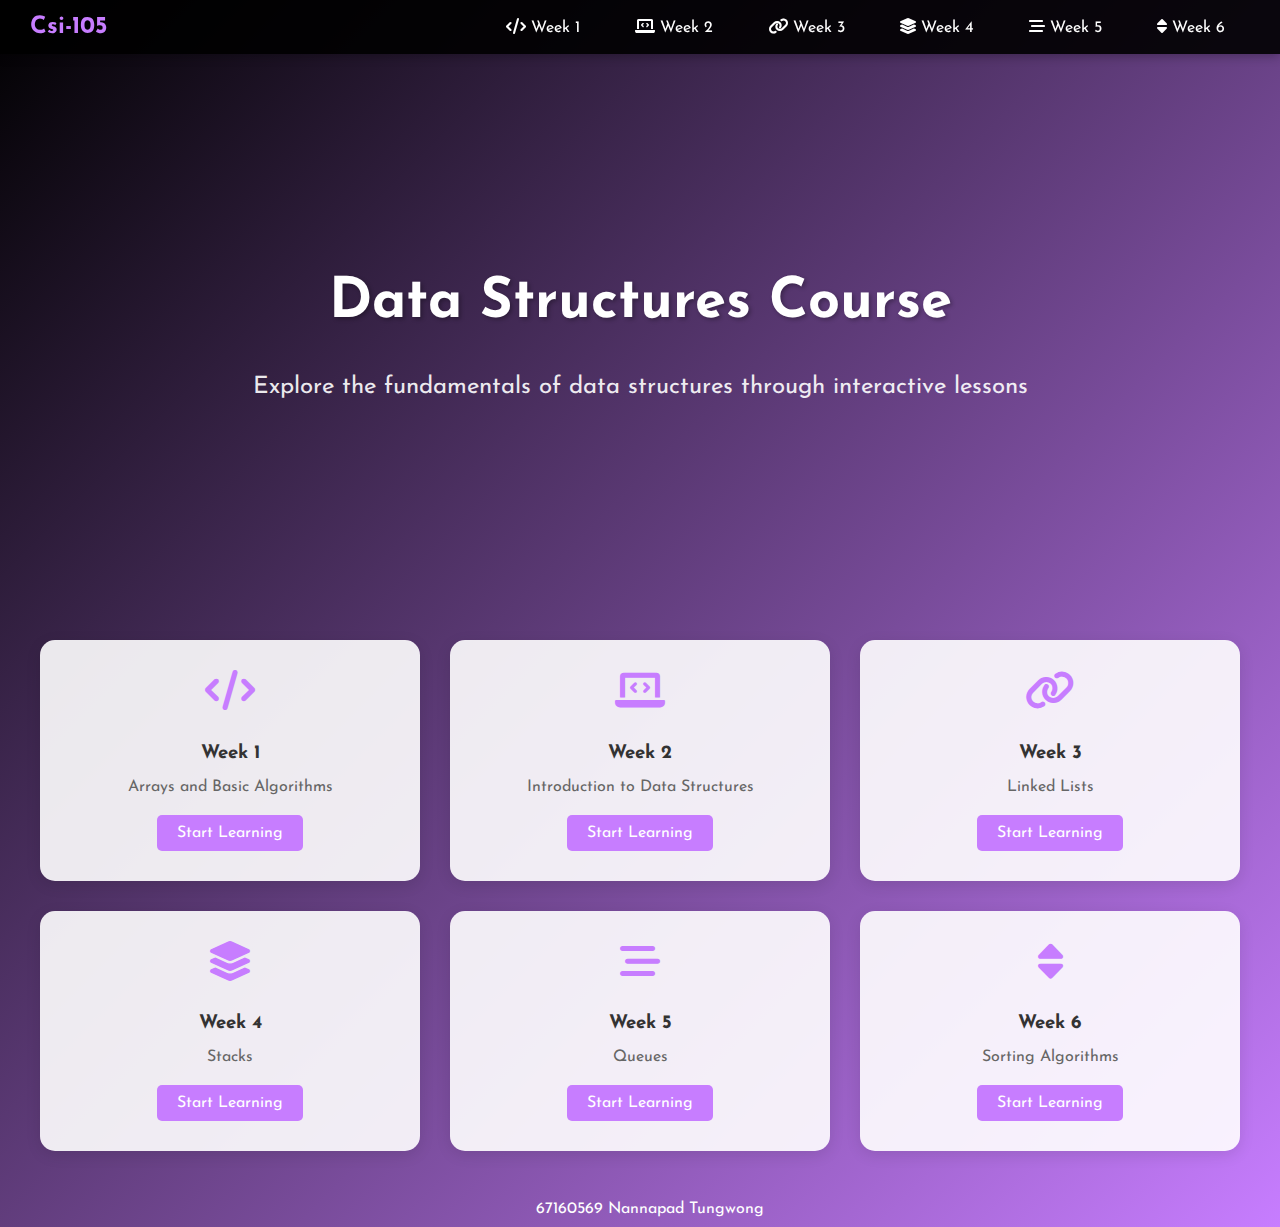
==== index.html @ e6fd53d1 "Add files via upload" ====
<!DOCTYPE html>
<html lang="en">
    <head>
        <title>Data Structures Course Hub</title>
        <meta charset="UTF-8">
        <meta name="viewport" content="width=device-width, initial-scale=1">
        <link href="style.css" rel="stylesheet">
        <link rel="stylesheet" href="https://cdnjs.cloudflare.com/ajax/libs/font-awesome/6.0.0/css/all.min.css">
    </head>
    <body>
        <nav class="menu">
            <div class="logo">Csi-105</div>
            <div class="nav-links">
                <a href="week1/array.html"><i class="fas fa-code"></i> Week 1</a>
                <a href="week2/index.html"><i class="fas fa-laptop-code"></i> Week 2</a>
                <a href="week3/linkedlist.html"><i class="fas fa-link"></i> Week 3</a>
                <a href="week4/stack.html"><i class="fas fa-layer-group"></i> Week 4</a>
                <a href="Week5/queue.html"><i class="fas fa-stream"></i> Week 5</a>
                <a href="week6/sorting.html"><i class="fas fa-sort"></i> Week 6</a>
            </div>
        </nav>
        
        <div class="hero">
            <h1>Data Structures Course</h1>
            <p>Explore the fundamentals of data structures through interactive lessons</p>
        </div>

        <div class="cards-container">
            <div class="card">
                <i class="fas fa-code"></i>
                <h3>Week 1</h3>
                <p>Arrays and Basic Algorithms</p>
                <a href="week1/array.html" class="card-btn">Start Learning</a>
            </div>
            <div class="card">
                <i class="fas fa-laptop-code"></i>
                <h3>Week 2</h3>
                <p>Introduction to Data Structures</p>
                <a href="week2/index.html" class="card-btn">Start Learning</a>
            </div>
            <div class="card">
                <i class="fas fa-link"></i>
                <h3>Week 3</h3>
                <p>Linked Lists</p>
                <a href="week3/linkedlist.html" class="card-btn">Start Learning</a>
            </div>
            <div class="card">
                <i class="fas fa-layer-group"></i>
                <h3>Week 4</h3>
                <p>Stacks</p>
                <a href="week4/stack.html" class="card-btn">Start Learning</a>
            </div>
            <div class="card">
                <i class="fas fa-stream"></i>
                <h3>Week 5</h3>
                <p>Queues</p>
                <a href="Week5/queue.html" class="card-btn">Start Learning</a>
            </div>
            <div class="card">
                <i class="fas fa-sort"></i>
                <h3>Week 6</h3>
                <p>Sorting Algorithms</p>
                <a href="week6/sorting.html" class="card-btn">Start Learning</a>
            </div>
        </div>
    </body>
    <footer>67160569 Nannapad Tungwong</footer>
    <script src="script.js"></script>
</html>
---- style.css ----
@import url('https://fonts.googleapis.com/css2?family=Josefin+Sans:ital,wght@0,100..700;1,100..700&display=swap');

body {
    background-image: linear-gradient(135deg, #000000 0%, #c77dff 100%);
    margin: 0;
    font-family: 'Josefin Sans', sans-serif;
    min-height: 100vh;
    overflow-x: hidden;
}

/* Custom Scrollbar */
::-webkit-scrollbar {
    width: 8px;
}

::-webkit-scrollbar-track {
    background: rgba(0, 0, 0, 0.2);
}

::-webkit-scrollbar-thumb {
    background: #000000;
    border-radius: 4px;
}

::-webkit-scrollbar-thumb:hover {
    background: #a855f7;
}

.menu {
    position: fixed;
    top: 0;
    width: 100%;
    background-color: rgba(0, 0, 0, 0.9);
    padding: 15px 0;
    display: flex;
    justify-content: space-between;
    align-items: center;
    z-index: 1000;
    box-shadow: 0 2px 10px rgba(0,0,0,0.3);
}

.logo {
    color: #c77dff;
    font-size: 1.5em;
    font-weight: bold;
    margin-left: 30px;
}

.nav-links {
    margin-right: 30px;
}

.menu a {
    color: white;
    text-decoration: none;
    padding: 10px 20px;
    margin: 0 5px;
    border-radius: 5px;
    transition: 0.3s;
}

.menu a:hover {
    background-color: #c77dff;
    transform: translateY(-2px);
}

.hero {
    height: 60vh;
    display: flex;
    flex-direction: column;
    justify-content: center;
    align-items: center;
    text-align: center;
    color: white;
    padding: 0 20px;
    margin-top: 60px;
}

.hero h1 {
    font-size: 3.5em;
    margin-bottom: 20px;
    text-shadow: 2px 2px 4px rgba(0,0,0,0.3);
}

.hero p {
    font-size: 1.5em;
    opacity: 0.9;
}

.cards-container {
    display: grid;
    grid-template-columns: repeat(auto-fit, minmax(280px, 1fr));
    gap: 30px;
    padding: 40px;
    max-width: 1200px;
    margin: 0 auto;
}

.card {
    background: rgba(255, 255, 255, 0.9);
    border-radius: 15px;
    padding: 30px;
    text-align: center;
    transition: transform 0.3s;
    box-shadow: 0 4px 15px rgba(0,0,0,0.1);
}

.card:hover {
    transform: translateY(-10px);
}

.card i {
    font-size: 2.5em;
    color: #c77dff;
    margin-bottom: 15px;
}

.card h3 {
    color: #333;
    margin-bottom: 15px;
}

.card p {
    color: #666;
    margin-bottom: 20px;
}

.card-btn {
    display: inline-block;
    padding: 10px 20px;
    background-color: #c77dff;
    color: white;
    text-decoration: none;
    border-radius: 5px;
    transition: 0.3s;
}

.card-btn:hover {
    background-color: #a855f7;
    transform: translateY(-2px);
}

footer {
    color: white;
    text-align: center;
    padding: 10px;
    bottom: 0;
    width: 100%;
}
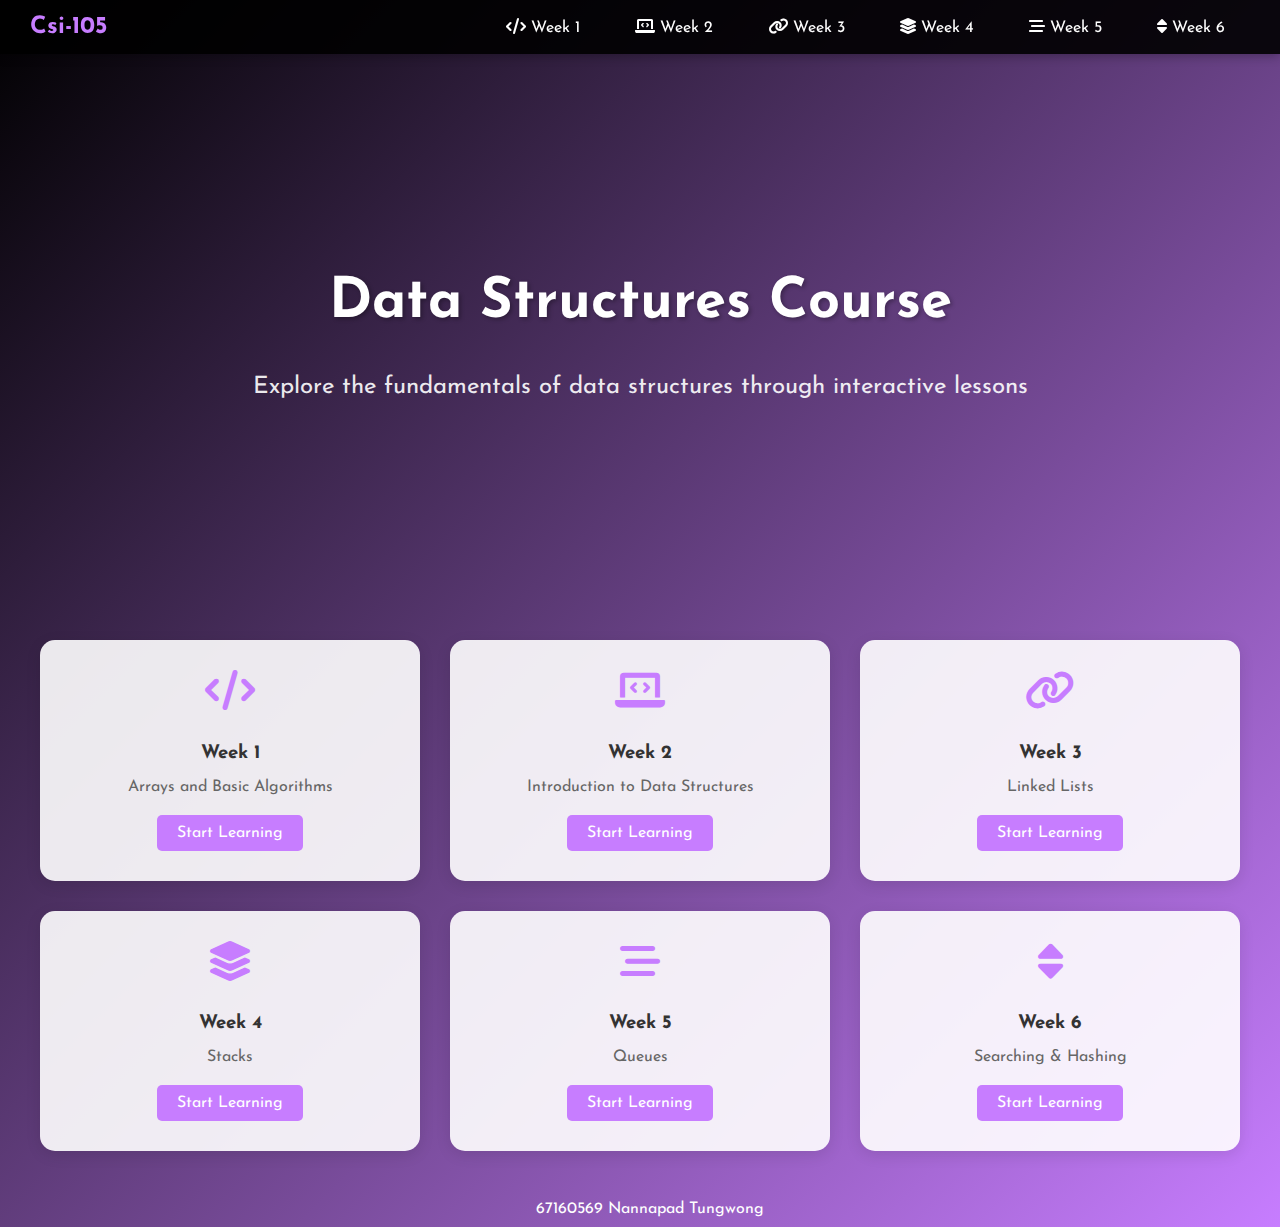
==== commit 37280230: "Update index.html" ====
--- a/index.html
+++ b/index.html
@@ -59,11 +59,11 @@
             <div class="card">
                 <i class="fas fa-sort"></i>
                 <h3>Week 6</h3>
-                <p>Sorting Algorithms</p>
-                <a href="week6/sorting.html" class="card-btn">Start Learning</a>
+                <p>Searching & Hashing</p>
+                <a href="week6/index.html" class="card-btn">Start Learning</a>
             </div>
         </div>
     </body>
     <footer>67160569 Nannapad Tungwong</footer>
     <script src="script.js"></script>
-</html>+</html>
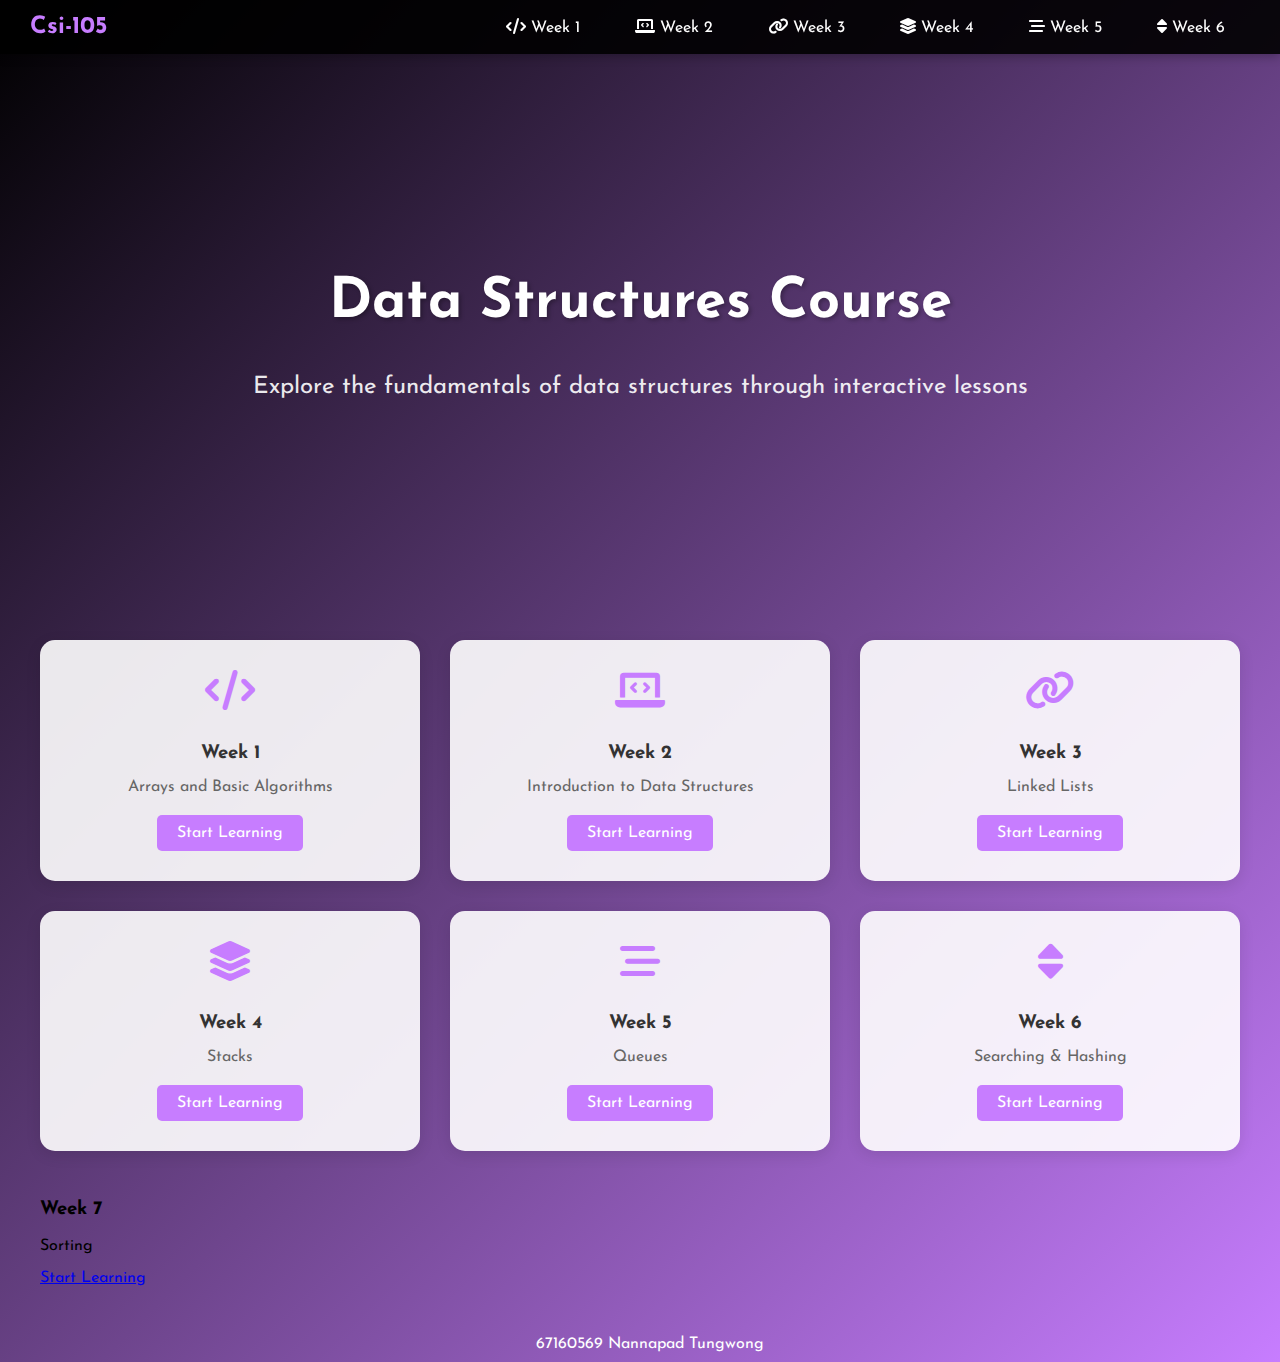
==== commit acbb911b: "Update index.html" ====
--- a/index.html
+++ b/index.html
@@ -62,6 +62,11 @@
                 <p>Searching & Hashing</p>
                 <a href="week6/index.html" class="card-btn">Start Learning</a>
             </div>
+            <div>
+                <h3>Week 7</h3>
+                <p>Sorting</p>
+                <a href="week7/sort.html" class="cart-btn">Start Learning</a>
+            </div>
         </div>
     </body>
     <footer>67160569 Nannapad Tungwong</footer>
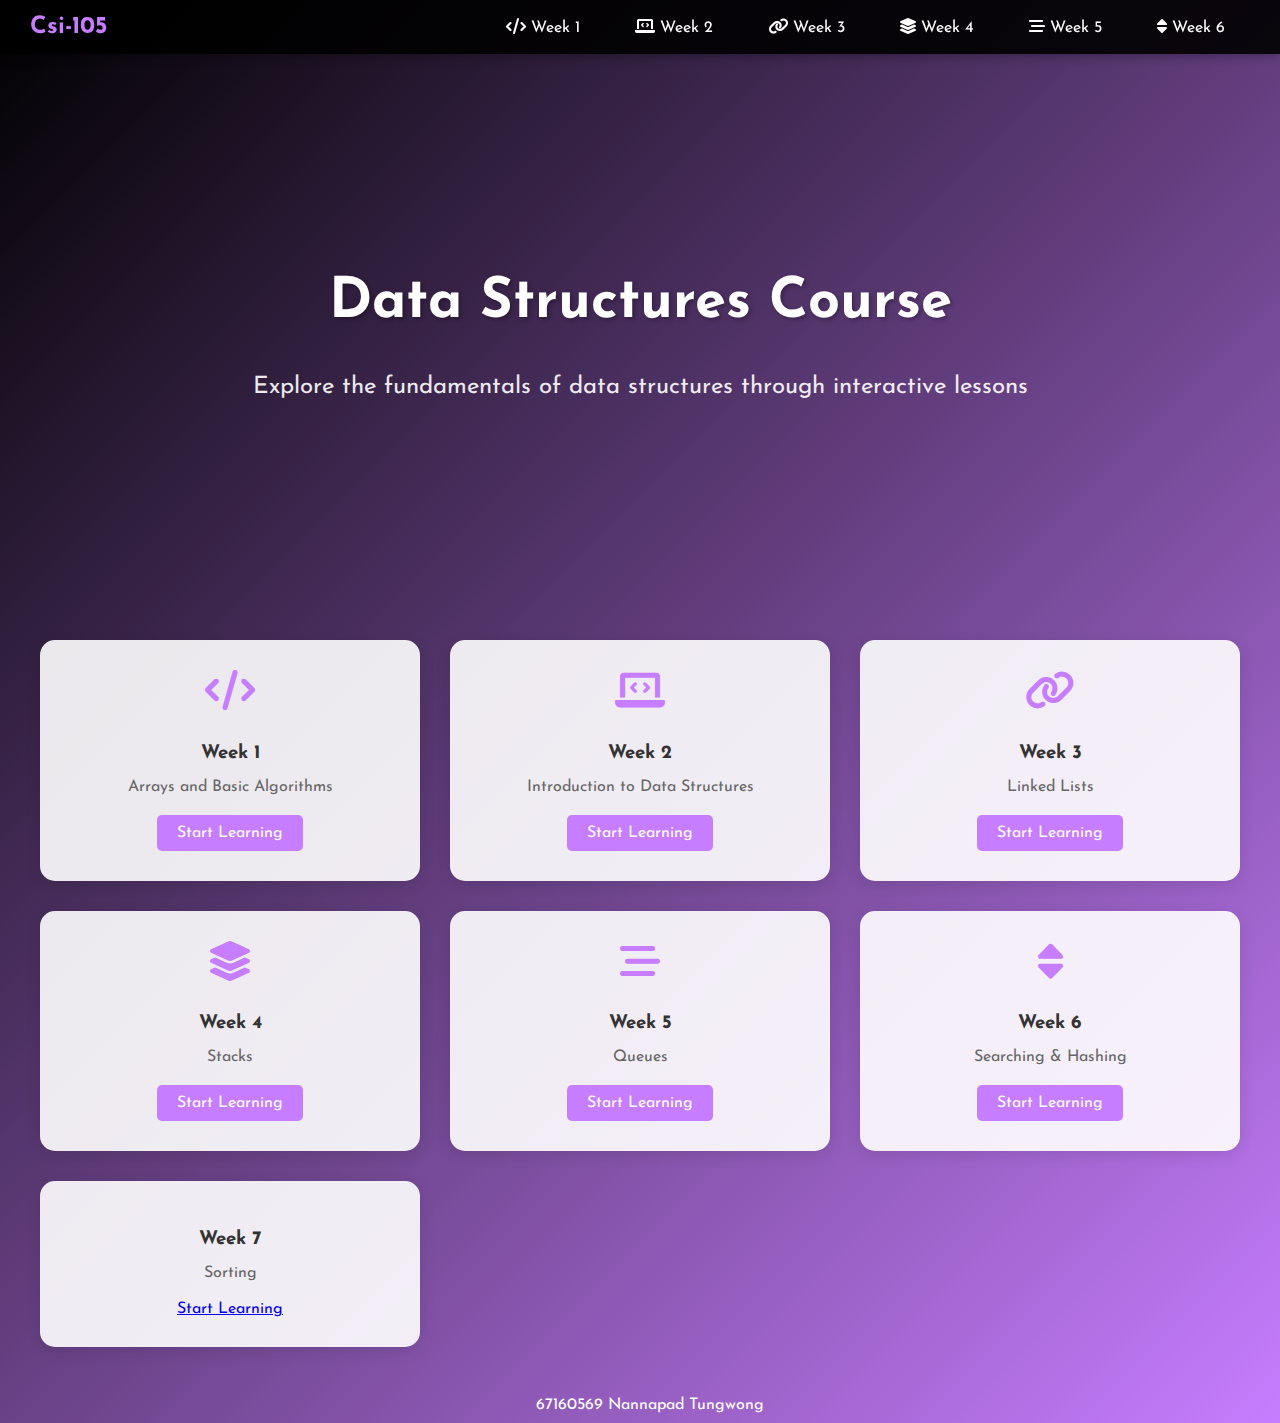
==== commit f608d982: "Update index.html" ====
--- a/index.html
+++ b/index.html
@@ -62,7 +62,7 @@
                 <p>Searching & Hashing</p>
                 <a href="week6/index.html" class="card-btn">Start Learning</a>
             </div>
-            <div>
+            <div class="card">
                 <h3>Week 7</h3>
                 <p>Sorting</p>
                 <a href="week7/sort.html" class="cart-btn">Start Learning</a>
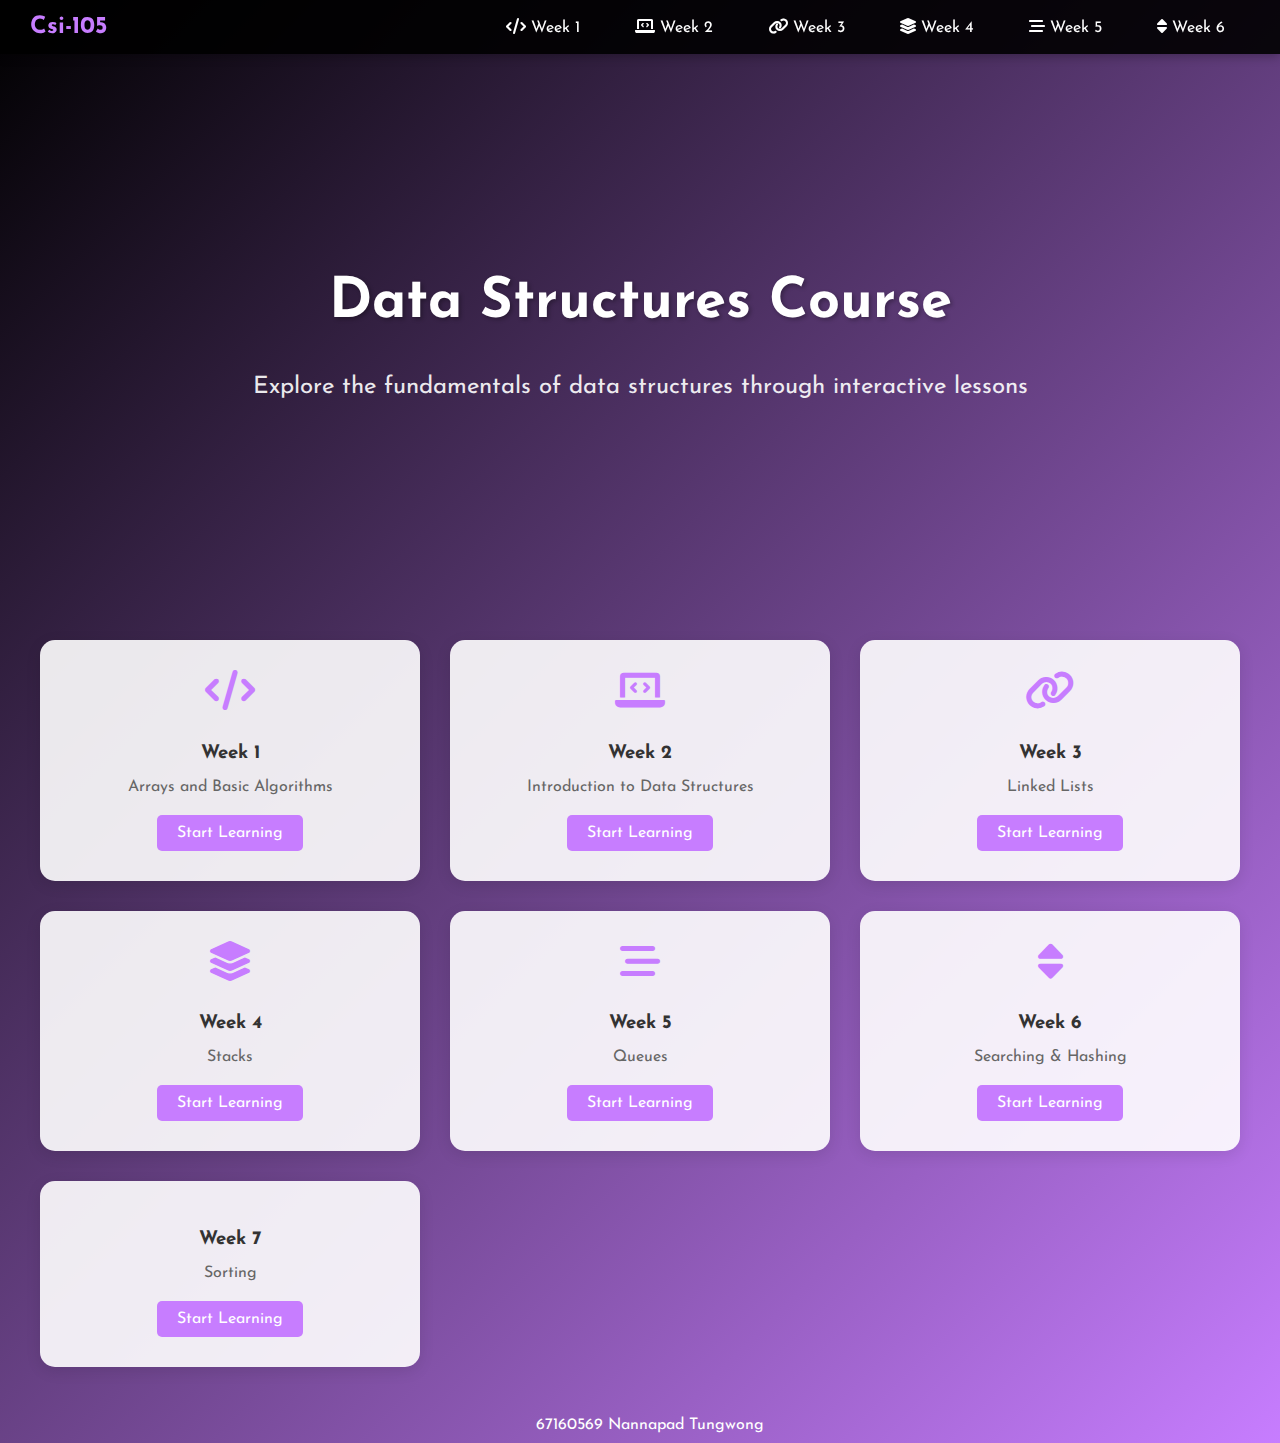
==== commit a8e3afdc: "Update index.html" ====
--- a/index.html
+++ b/index.html
@@ -65,7 +65,7 @@
             <div class="card">
                 <h3>Week 7</h3>
                 <p>Sorting</p>
-                <a href="week7/sort.html" class="cart-btn">Start Learning</a>
+                <a href="week7/sort.html" class="card-btn">Start Learning</a>
             </div>
         </div>
     </body>
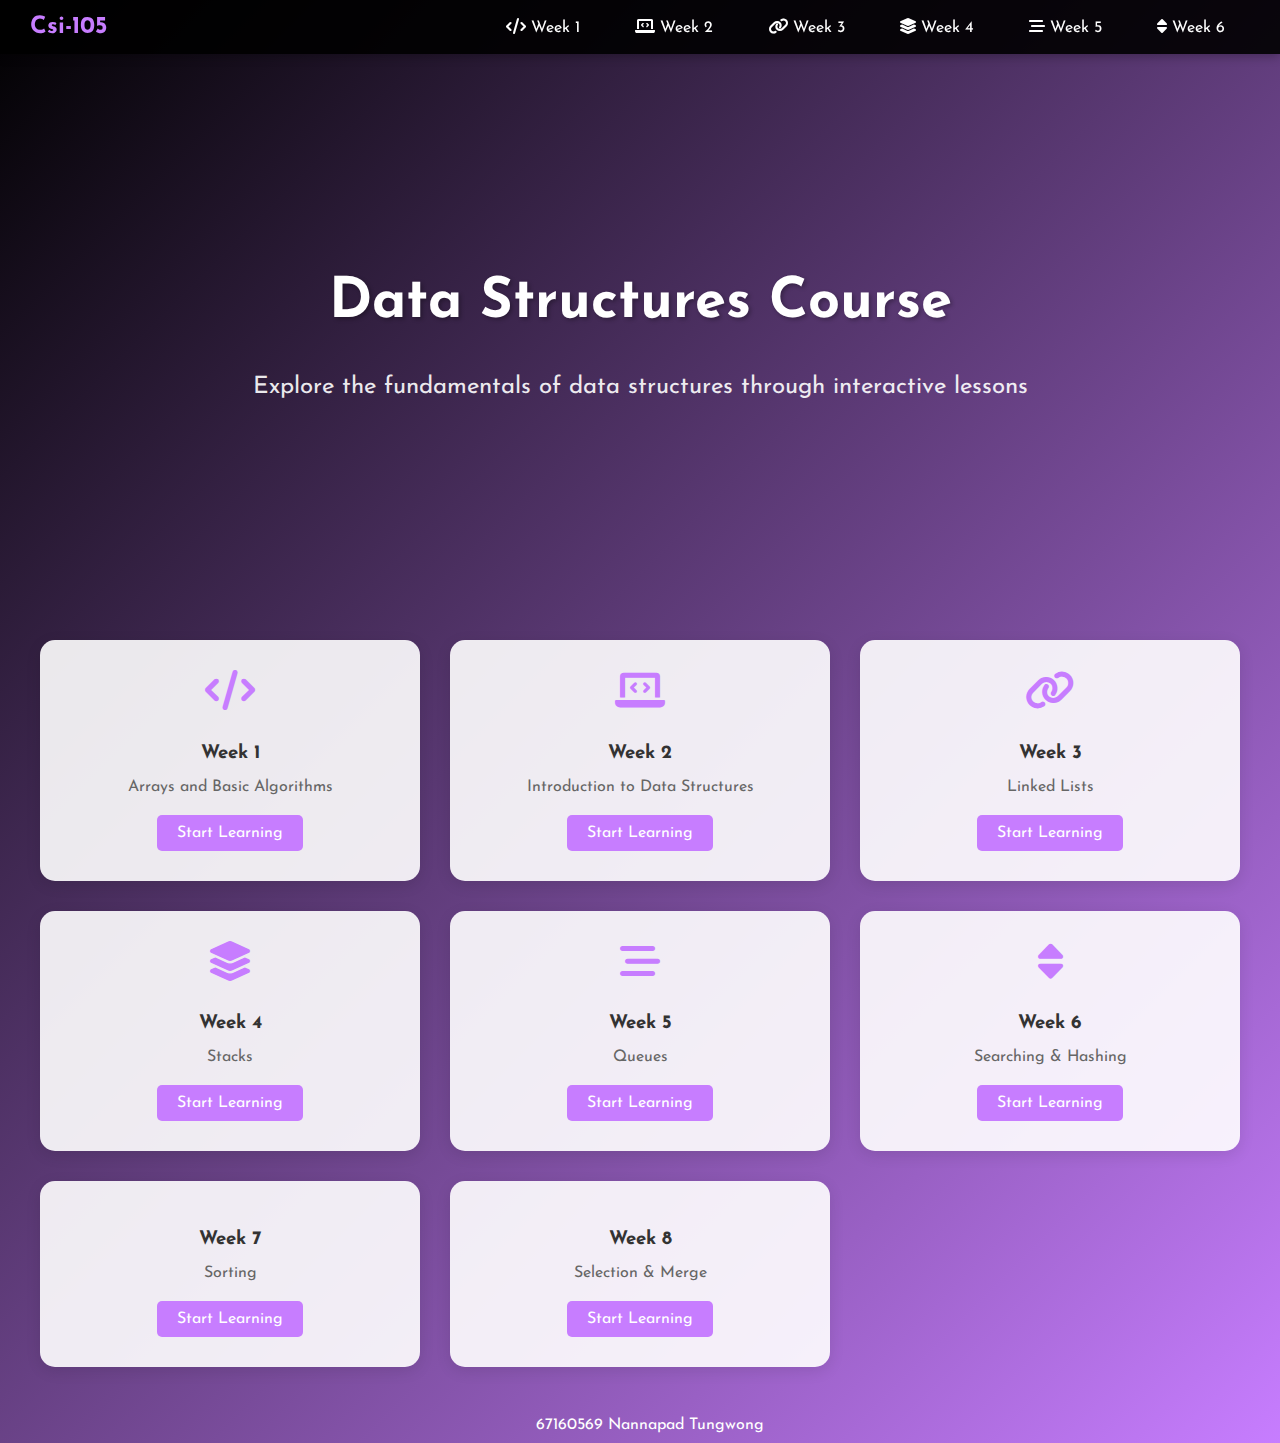
==== commit e4a61e1c: "Update index.html" ====
--- a/index.html
+++ b/index.html
@@ -67,6 +67,11 @@
                 <p>Sorting</p>
                 <a href="week7/sort.html" class="card-btn">Start Learning</a>
             </div>
+            <div class="card">
+                <h3>Week 8</h3>
+                <p>Selection & Merge</p>
+                <a href="week8/selection.html" class="card-btn">Start Learning</a>
+            </div>
         </div>
     </body>
     <footer>67160569 Nannapad Tungwong</footer>
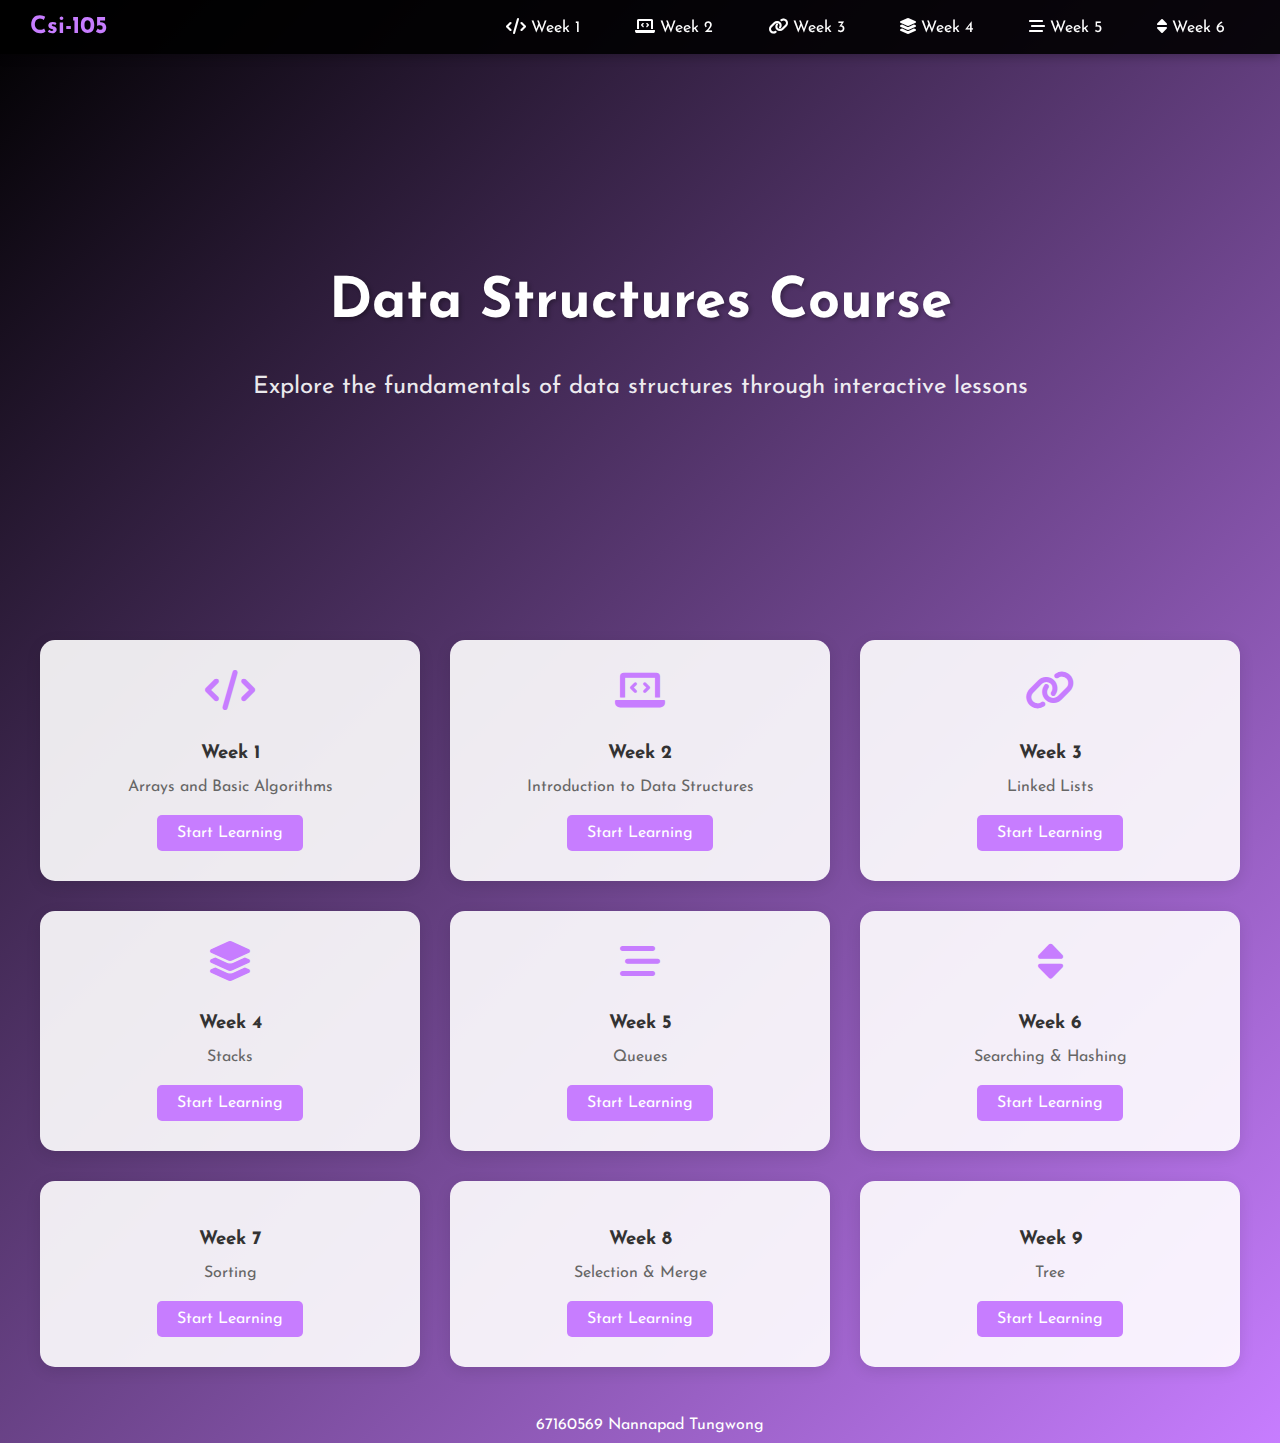
==== commit 256d1198: "Update index.html" ====
--- a/index.html
+++ b/index.html
@@ -72,6 +72,11 @@
                 <p>Selection & Merge</p>
                 <a href="week8/selection.html" class="card-btn">Start Learning</a>
             </div>
+            <div class="card">
+                <h3>Week 9</h3>
+                <p>Tree</p>
+                <a href="week9/tree.html" class="card-btn">Start Learning</a>
+            </div>
         </div>
     </body>
     <footer>67160569 Nannapad Tungwong</footer>
